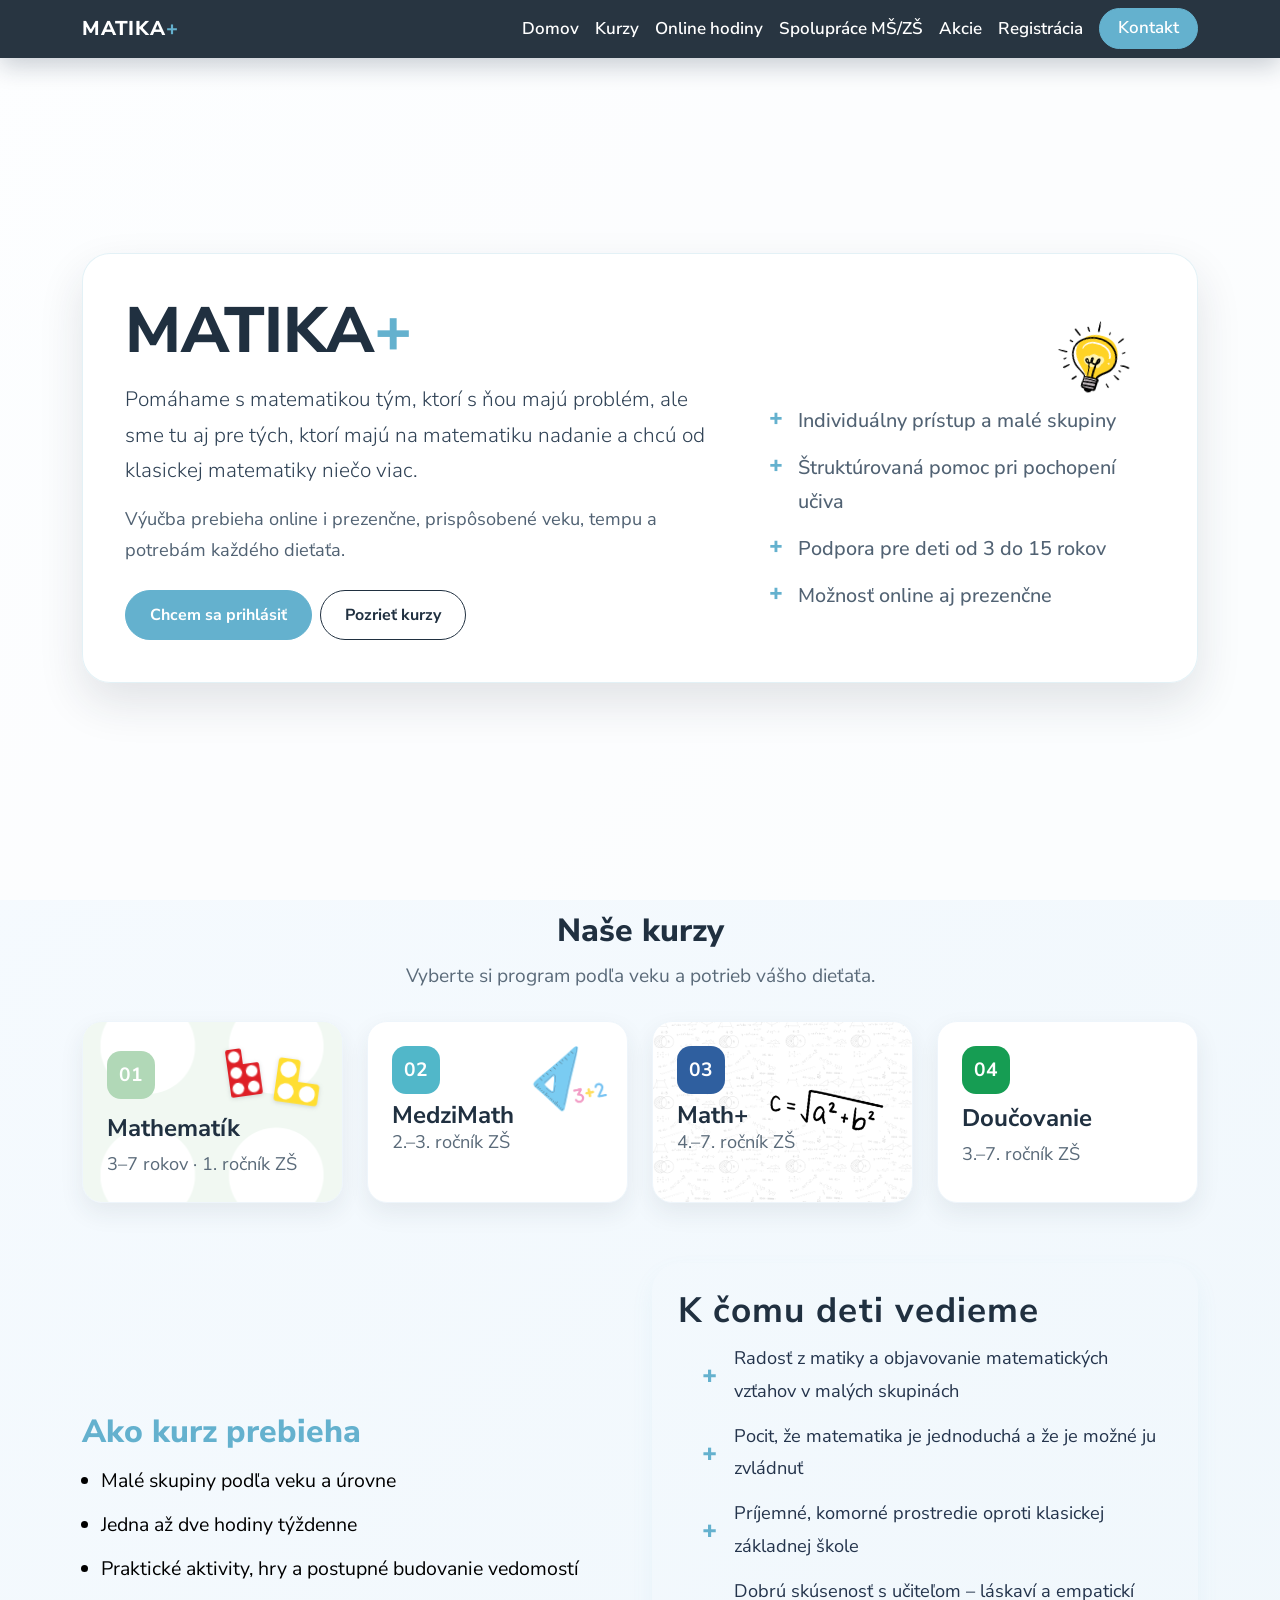
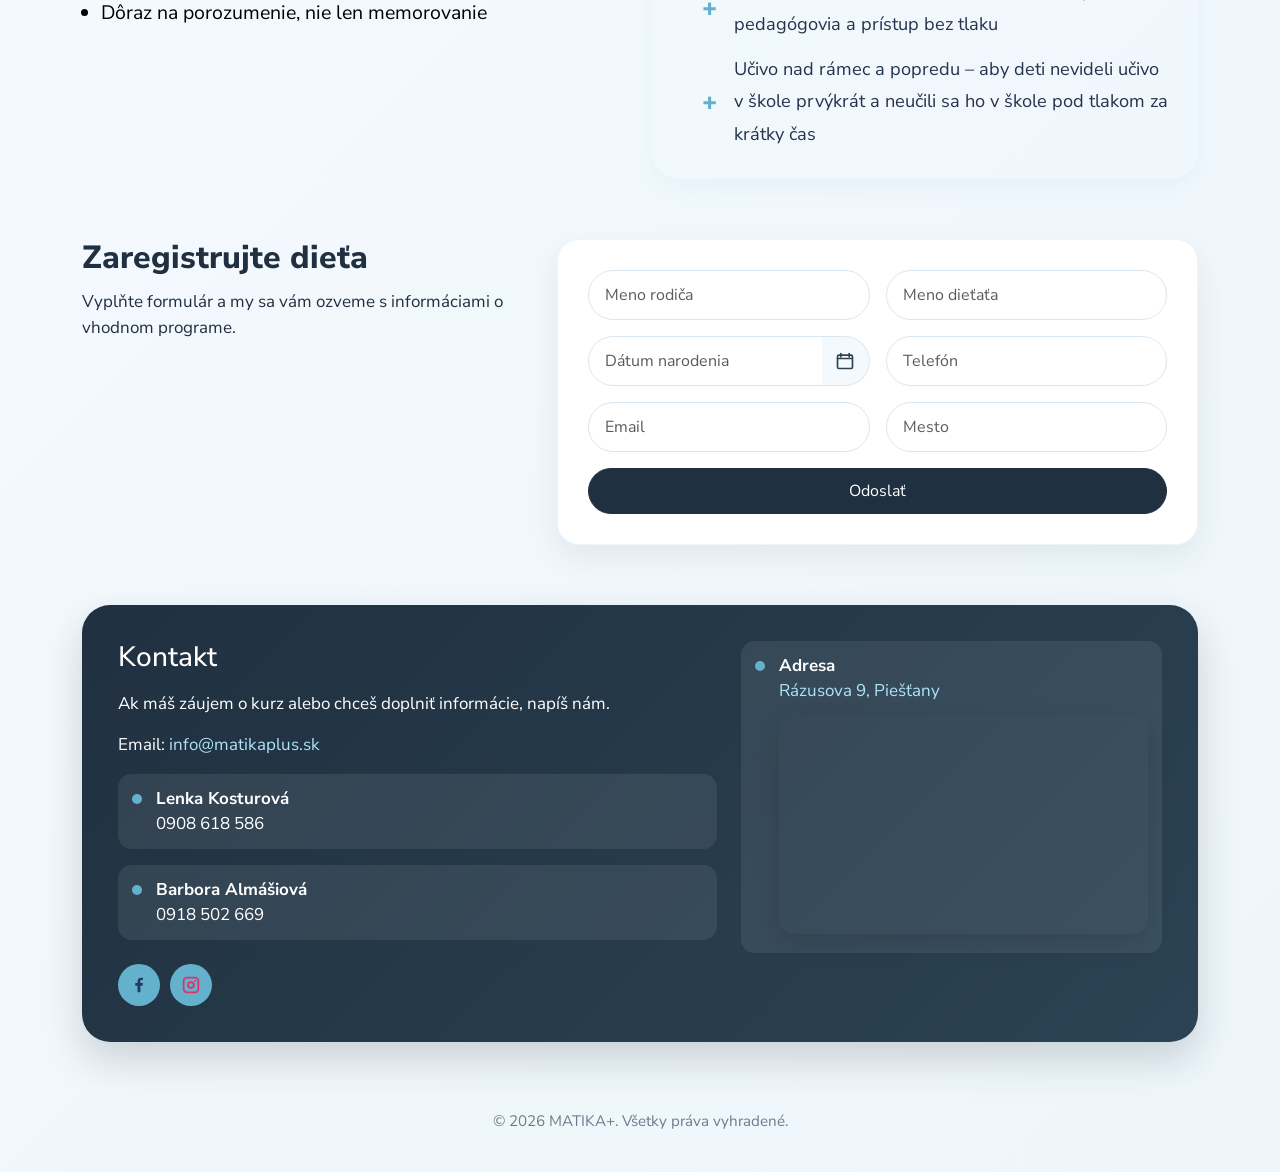
==== index.html @ f523bb38 "Add files via upload" ====
﻿<!DOCTYPE html>
<html lang="sk">
<head>
<meta charset="UTF-8">
<meta name="viewport" content="width=device-width, initial-scale=1.0">
<title>MATIKA+</title>
<link rel="icon" type="image/png" href="M+.png">

<link href="https://cdn.jsdelivr.net/npm/bootstrap@5.3.0/dist/css/bootstrap.min.css" rel="stylesheet">
<link rel="preconnect" href="https://fonts.googleapis.com">
<link rel="preconnect" href="https://fonts.gstatic.com" crossorigin>
<link href="https://fonts.googleapis.com/css2?family=Nunito+Sans:wght@400;500;600;700;800&family=Montserrat:wght@500;600;700;800&family=Safira+March&family=Edu+VIC+WA+NT+Hand&display=swap" rel="stylesheet">

<style>
html {
    scroll-behavior: auto;
    scroll-padding-top: 72px;
}

body {
    margin: 0;
    font-family: 'Nunito Sans', 'Montserrat', sans-serif;
    font-size: 17px;
    background: linear-gradient(135deg, #f7fbff 0%, #eef6fb 100%);
    color: #203040;
}

.background-video {
    position: fixed;
    inset: 0;
    width: 100%;
    height: 100%;
    object-fit: cover;
    z-index: -2;
}

.video-overlay {
    position: fixed;
    inset: 0;
    background: rgba(255,255,255,0.72);
    z-index: -1;
}

@media (max-width: 768px) {
    .background-video { display: none; }
    .video-overlay { display: none; }

    #home,
    #kurzy,
    #pribeh,
    #kontakt {
        scroll-margin-top: 66px;
    }

    #registracia {
        scroll-margin-top: 66px;
    }

    #kurzy,
    #pribeh,
    #registracia,
    #kontakt {
        padding-top: 0 !important;
    }

    .info-box.info-panel,
    .info-box.info-panel .section-title,
    .emotion-list,
    .emotion-list li {
        text-align: left;
    }

    .emotion-list li {
        align-items: flex-start;
        justify-content: flex-start;
        margin-left: -14px;
    }

    .emotion-icon {
        margin-top: 1px;
    }

    .info-box.info-panel {
        padding-left: 14px;
        padding-right: 14px;
    }
}

.navbar {
    background: rgba(32,45,58,0.96) !important;
    backdrop-filter: blur(10px);
    box-shadow: 0 8px 24px rgba(20,36,59,0.22);
}

.navbar-brand {
    font-family: 'Nunito Sans', 'Montserrat', sans-serif;
    font-weight: 800;
    letter-spacing: 0.04em;
}

.navbar-brand .plus {
    color: #64b1ce;
    font-weight: 800;
}

.navbar .nav-link {
    color: #ffffff !important;
    font-family: 'Nunito Sans', 'Montserrat', sans-serif;
    font-weight: 600;
}

.navbar .nav-link:hover,
.navbar .nav-link:focus-visible {
    color: #b9ddff !important;
    transform: none;
}

.navbar .contact-btn {
    display: inline-block;
    color: #ffffff !important;
    background: #64b1ce;
    padding: 10px 18px;
    border-radius: 999px;
    font-weight: 600;
    text-decoration: none;
    transition: background-color 0.2s ease, border-color 0.2s ease, color 0.2s ease;
    line-height: 1.1;
    border: 1px solid #64b1ce;
}

.navbar .contact-btn:hover,
.navbar .contact-btn:focus-visible {
    background: #d9eef8;
    border-color: #64b1ce;
    color: #203040 !important;
}

@media (max-width: 991.98px) {
    .navbar .contact-btn {
        margin-top: 8px;
        width: fit-content;
    }
}

.navbar .navbar-toggler {
    border-color: rgba(255,255,255,0.45);
}

.navbar .navbar-toggler-icon {
    filter: brightness(0) invert(1);
}

.hero {
    min-height: 100vh;
    display: flex;
    align-items: center;
    padding: 88px 0 52px;
}

@media (max-width: 991.98px) {
    .hero {
        align-items: flex-start;
        padding: 76px 0 34px;
    }
}

.hero-card {
    background: rgba(255,255,255,0.92);
    border: 1px solid rgba(100,177,206,0.18);
    border-radius: 28px;
    box-shadow: 0 20px 45px rgba(32,45,58,0.12);
    padding: 42px;
}

.hero h1 {
    font-size: clamp(2.8rem, 5vw, 4.4rem);
    font-weight: 800;
    line-height: 1.1;
    margin-bottom: 16px;
}

.hero h1 span {
    color: #64b1ce;
}

.hero p {
    font-size: 1.14rem;
    color: #516273;
    line-height: 1.7;
}

.hero .lead {
    font-size: 1.3rem;
    color: #304255;
}

.hero .btn {
    border-radius: 999px;
    padding: 12px 24px;
    font-weight: 700;
}

.hero .btn-primary {
    background: #64b1ce;
    border-color: #64b1ce;
}

.hero .btn-outline-dark {
    border-color: #203040;
    color: #203040;
}

.hero .btn-outline-dark:hover,
.hero .btn-outline-dark:focus-visible {
    background: rgba(100,177,206,0.12);
    border-color: #64b1ce;
    color: #203040;
}

.section-title {
    font-size: 2rem;
    font-weight: 800;
    margin-bottom: 12px;
    color: #203040;
}

.course-flow-title {
    color: #64b1ce;
}

.info-box.info-panel .section-title {
    font-family: 'Nunito Sans', 'Montserrat', sans-serif;
    font-size: 2.2rem;
    line-height: 1.1;
    letter-spacing: 0.03em;
}

.handwriting-title {
    font-family: 'Nunito Sans', 'Montserrat', sans-serif;
    font-optical-sizing: auto;
    font-weight: 700;
    font-style: normal;
}

.section-subtitle {
    color: #5b6b7a;
    font-size: 1.2rem;
    max-width: 700px;
    margin: 0 auto 30px;
}

.service-card {
    background: white;
    border-radius: 20px;
    padding: 24px;
    height: 100%;
    box-shadow: 0 10px 25px rgba(32,45,58,0.08);
    border: 1px solid #eef5fb;
    transition: transform 0.2s ease, box-shadow 0.2s ease;
}

.service-card:hover {
    transform: translateY(-4px);
    box-shadow: 0 14px 30px rgba(32,45,58,0.12);
}

.service-card h4 {
    font-weight: 700;
    color: #203040;
    margin-top: 10px;
}

.service-card p {
    color: #5b6b7a;
    font-size: 1.14rem;
    margin-bottom: 0;
}

.service-card .icon {
    width: 48px;
    height: 48px;
    display: inline-flex;
    align-items: center;
    justify-content: center;
    border-radius: 14px;
    background: linear-gradient(135deg, #64b1ce 0%, #4f8fbf 100%);
    color: white;
    font-size: 1.2rem;
    font-weight: 700;
}

    .service-card .mathematik-title-row {
        display: flex;
        align-items: flex-end;
        gap: 8px;
        margin-bottom: 8px;
        margin-left: auto;
        justify-content: flex-end;
    }

    .service-card .mathematik-title-row img {
        object-fit: contain;
        flex-shrink: 0;
    }

    .service-card .mathematik-title-row img:first-child {
        width: 48px;
        height: 48px;
        transform: rotate(-8deg);
        margin-left: -6px;
        margin-top: 2px;
    }

    .service-card .mathematik-title-row img:last-child {
        width: 44px;
        height: 44px;
        transform: rotate(8deg);
        margin-bottom: -8px;
        margin-right: -2px;
    }

    .service-card .mathematik-title-row img.numicon-yellow {
        filter: drop-shadow(0 1px 2px rgba(32, 45, 58, 0.18));
    }

    .service-card .mathematik-title-row img.numicon-red {
        filter: drop-shadow(0 1px 2px rgba(32, 45, 58, 0.18));
    }

    .service-card .medzimath-name-row {
        display: flex;
        flex-direction: row;
        align-items: flex-start;
        justify-content: flex-start;
        gap: 8px;
        margin-top: 8px;
    }

    .service-card .medzimath-name-row h4 {
        margin: 0;
        line-height: 1.1;
    }

    .service-card.medzimath-card {
        position: relative;
    }

    .service-card.mathplus-card {
        position: relative;
        overflow: hidden;
        background: #ffffff;
    }

    .service-card.mathplus-card::before {
        content: '';
        position: absolute;
        inset: 0;
        background-image: url('Math+ pozadie.png');
        background-size: cover;
        background-position: center;
        opacity: 0.18;
        pointer-events: none;
        z-index: 0;
    }

    .service-card.mathplus-card > .position-relative {
        position: relative;
        z-index: 1;
    }

    .service-card .medzimath-corner-image {
        position: absolute;
        top: 18px;
        right: 18px;
        width: 82px;
        height: 82px;
        object-fit: contain;
        flex-shrink: 0;
    }

    .service-card .mathplus-corner-image {
        position: absolute;
        top: 8px;
        right: 6px;
        width: 112px;
        height: 112px;
        object-fit: contain;
        transform: rotate(12deg);
        transform-origin: center;
        pointer-events: none;
        z-index: 1;
        opacity: 1;
    }

.info-box ul {
    padding-left: 1.2rem;
    color: #516273;
    line-height: 1.8;
}

.course-flow-list {
    list-style: disc;
    padding-left: 1.35rem;
    margin: 0;
    color: #000000;
    font-size: 1.22rem;
    line-height: 2;
}

.course-flow-list li {
    margin-bottom: 0.55rem;
    color: #000000;
}

.course-flow-list li:last-child {
    margin-bottom: 0;
}

.info-highlight {
    display: flex;
    align-items: center;
    gap: 10px;
    margin-bottom: 10px;
}

.info-highlight img {
    width: 34px;
    height: 34px;
    object-fit: contain;
}

.info-box.info-panel {
    border-radius: 28px;
    padding: 28px 26px;
    background: transparent;
    box-shadow: 0 10px 22px rgba(100,177,206,0.08);
    font-family: 'Nunito Sans', 'Montserrat', sans-serif;
    font-size: 1.16rem;
    line-height: 1.7;
}

.info-box.info-panel ul {
    margin: 0;
    padding-left: 1.1rem;
    list-style-type: disc;
    list-style-position: outside;
}

.info-box.info-panel li {
    margin-bottom: 0.75rem;
    font-size: 1.14rem;
    color: #24344c;
}

.info-box.info-panel li:last-child {
    margin-bottom: 0;
}

.info-box.info-panel li::marker {
    color: #326e99;
    font-size: 0.9rem;
}

.emotion-list {
    list-style: none;
    padding-left: 0;
    margin: 0;
}

.emotion-list li {
    display: flex;
    align-items: center;
    gap: 10px;
    margin-bottom: 0.75rem;
    font-size: 1.08rem;
    color: #24344c;
}

.emotion-list li::before {
    content: "+";
    flex-shrink: 0;
    width: 28px;
    text-align: center;
    font-size: 1.58rem;
    font-weight: 900;
    line-height: 1;
    color: #64b1ce;
}

.emotion-list li:last-child {
    margin-bottom: 0;
}

.emotion-icon {
    flex-shrink: 0;
    width: 42px;
    height: 42px;
    display: inline-flex;
    align-items: center;
    justify-content: center;
    font-size: 1.9rem;
    font-weight: 800;
    color: #64b1ce;
}

.info-card {
    border: 0;
    border-radius: 22px;
    background: rgba(255,255,255,0.88);
    padding: 24px;
}

.info-card ul {
    margin: 0;
    padding-left: 0;
    list-style: none;
    text-align: left;
    display: grid;
    gap: 12px;
}

.info-card li {
    display: flex;
    align-items: flex-start;
    gap: 10px;
    font-size: 1.24rem;
    font-weight: 500;
    line-height: 1.75;
}

.info-card li strong {
    font-weight: 500;
}

.info-card li::before {
    content: "+";
    flex-shrink: 0;
    width: 24px;
    text-align: center;
    font-size: 1.45rem;
    font-weight: 900;
    line-height: 1.2;
    color: #64b1ce;
}

.info-card .info-highlight {
    justify-content: flex-end;
    margin-bottom: 10px;
}

.info-card .info-highlight img {
    width: 74px;
    height: 74px;
    transform: rotate(14deg);
}

.form-card {
    background: white;
    border-radius: 22px;
    padding: 30px;
    box-shadow: 0 12px 30px rgba(32,45,58,0.08);
    border: 1px solid #eef5fb;
}

.form-control {
    border-radius: 999px;
    padding: 12px 16px;
    border-color: #dbe7f0;
}

.date-input-group .form-control {
    border-top-right-radius: 0;
    border-bottom-right-radius: 0;
}

.date-input-group .date-picker-btn {
    display: inline-flex;
    align-items: center;
    justify-content: center;
    border-top-right-radius: 999px;
    border-bottom-right-radius: 999px;
    border-top-left-radius: 0;
    border-bottom-left-radius: 0;
    border: 1px solid #dbe7f0;
    border-left: 0;
    background: #f4f9fd;
    color: #2b4354;
    font-weight: 700;
    padding: 0 12px;
    min-width: 48px;
}

.date-input-group .date-picker-btn:hover,
.date-input-group .date-picker-btn:focus-visible {
    background: #e9f4fb;
}

.date-input-group .date-picker-btn svg {
    width: 20px;
    height: 20px;
    display: block;
}

.form-control:focus,
.form-control:focus-visible {
    border-color: #64b1ce;
    box-shadow: 0 0 0 0.2rem rgba(100, 177, 206, 0.16);
}

.btn-dark {
    border-radius: 999px;
    padding: 10px 20px;
    background: #203040;
    border-color: #203040;
}

.btn-dark:hover {
    background: #64b1ce;
    border-color: #64b1ce;
}

.contact-card {
    background: linear-gradient(135deg, #203040 0%, #2b4354 100%);
    color: white;
    border-radius: 28px;
    padding: 36px;
    box-shadow: 0 18px 38px rgba(32,45,58,0.18);
}

.contact-card a {
    color: #aee4f7;
    text-decoration: none;
}

.contact-card a:hover {
    color: #ffffff;
}

.contact-item {
    display: flex;
    align-items: flex-start;
    gap: 14px;
    margin-bottom: 16px;
    padding: 12px 14px;
    border-radius: 14px;
    background: rgba(255,255,255,0.08);
}

.contact-item .dot {
    width: 10px;
    height: 10px;
    border-radius: 50%;
    background: #64b1ce;
    margin-top: 8px;
    flex-shrink: 0;
}

.social-links {
    display: flex;
    align-items: center;
    gap: 10px;
    margin-top: 8px;
}

.social-link {
    width: 42px;
    height: 42px;
    display: inline-flex;
    align-items: center;
    justify-content: center;
    border-radius: 50%;
    background: #64b1ce;
    transition: transform 0.2s ease, background-color 0.2s ease;
}

.social-link:hover,
.social-link:focus-visible {
    transform: translateY(-2px);
    background: #7dc2db;
}

.social-link svg {
    width: 22px;
    height: 22px;
    display: block;
}

.social-row {
    background: transparent;
    padding: 0;
    margin-bottom: 0;
}

.map-frame {
    width: 100%;
    height: 220px;
    border: 0;
    border-radius: 16px;
    margin-top: 10px;
    box-shadow: 0 10px 24px rgba(0,0,0,0.12);
}

footer {
    padding: 20px 0 40px;
    color: #6d7b8a;
    font-size: 0.95rem;
}

#home,
#kurzy,
#pribeh,
#registracia,
#kontakt {
    scroll-margin-top: 72px;
}

#kurzy {
    scroll-margin-top: 52px;
    padding-top: 0 !important;
}

#kurzy,
#pribeh,
#registracia,
#kontakt {
    padding-top: 0.75rem !important;
}

@media (max-width: 768px) {
    #kurzy,
    #pribeh,
    #registracia,
    #kontakt {
        padding-top: 0 !important;
    }
}
</style>
</head>

<body>
<video class="background-video" autoplay muted loop playsinline preload="none">
    <source src="matikavideo.mp4" type="video/mp4">
</video>
<div class="video-overlay"></div>

<nav class="navbar navbar-expand-lg navbar-dark fixed-top">
<div class="container">
    <a class="navbar-brand" href="#home">MATIKA<span class="plus">+</span></a>

    <button class="navbar-toggler" type="button" data-bs-toggle="collapse" data-bs-target="#navMenu">
        <span class="navbar-toggler-icon"></span>
    </button>

    <div class="collapse navbar-collapse" id="navMenu">
        <ul class="navbar-nav ms-auto">
            <li class="nav-item"><a class="nav-link" href="#home">Domov</a></li>
            <li class="nav-item"><a class="nav-link" href="#kurzy">Kurzy</a></li>
            <li class="nav-item"><a class="nav-link" href="online-hodiny.html">Online hodiny</a></li>
            <li class="nav-item"><a class="nav-link" href="spoluprace-mszs.html">Spolupráce MŠ/ZŠ</a></li>
            <li class="nav-item"><a class="nav-link" href="akcie.html">Akcie</a></li>
            <li class="nav-item"><a class="nav-link" href="#registracia">Registrácia</a></li>
            <li class="nav-item ms-lg-2"><a class="contact-btn" href="#kontakt">Kontakt</a></li>
        </ul>
    </div>
</div>
</nav>

<section id="home" class="hero">
<div class="container">
    <div class="row justify-content-center">
        <div class="col-lg-12">
            <div class="hero-card">
                <div class="row align-items-start g-4">
                    <div class="col-lg-7">
                        <h1>MATIKA<span>+</span></h1>
                        <p class="lead">Pomáhame s matematikou tým, ktorí s ňou majú problém, ale sme tu aj pre tých, ktorí majú na matematiku nadanie a chcú od klasickej matematiky niečo viac.</p>
                        <p>Výučba prebieha online i prezenčne, prispôsobené veku, tempu a potrebám každého dieťaťa.</p>
                        <div class="d-flex flex-wrap gap-2 mt-4">
                            <a class="btn btn-primary" href="#registracia">Chcem sa prihlásiť</a>
                            <a class="btn btn-outline-dark" href="#kurzy">Pozrieť kurzy</a>
                        </div>
                    </div>
                    <div class="col-lg-5">
                        <div class="info-box info-card">
                            <div class="info-highlight">
                                <img src="ziarovka.png" alt="Nápad a podpora">
                            </div>
                            <ul>
                                <li><strong>Individuálny prístup a malé skupiny</strong></li>
                                <li><strong>Štruktúrovaná pomoc pri pochopení učiva</strong></li>
                                <li><strong>Podpora pre deti od 3 do 15 rokov</strong></li>
                                <li><strong>Možnosť online aj prezenčne</strong></li>
                            </ul>
                        </div>
                    </div>
                </div>
            </div>
        </div>
    </div>
</div>
</section>

<section id="kurzy" class="py-5">
<div class="container">
    <h2 class="section-title text-center">Naše kurzy</h2>
    <p class="section-subtitle text-center">Vyberte si program podľa veku a potrieb vášho dieťaťa.</p>

    <div class="row g-4">
        <div class="col-md-6 col-lg-3">
            <a class="service-card text-decoration-none d-block position-relative overflow-hidden" href="mathematik-3-7.html">
                <img src="Numi Mathematik.png" alt="Mathematík" style="position:absolute; inset:-2px; width:calc(100% + 4px); height:calc(100% + 4px); object-fit:cover; object-position:center; opacity:0.18; pointer-events:none;">
                <div class="position-relative">
                    <div class="d-flex align-items-center justify-content-between gap-2 mb-2">
                        <div class="icon" style="background: #b1d8b7;">01</div>
                        <div class="mathematik-title-row">
                            <img class="numicon-red" src="numicon-math1-clean.png" alt="Numicon Math 1">
                            <img class="numicon-yellow" src="numicon-math2-clean.png" alt="Numicon Math 2">
                        </div>
                    </div>
                    <h4>Mathematík</h4>
                    <p>3–7 rokov · 1. ročník ZŠ</p>
                </div>
            </a>
        </div>

        <div class="col-md-6 col-lg-3">
            <a class="service-card medzimath-card text-decoration-none d-block" href="mezimath-2-3.html">
                <div class="icon" style="background: #51b7c9;">02</div>
                <img class="medzimath-corner-image" src="MedziMath 1.png" alt="MedziMath obrázok">
                <div class="medzimath-name-row">
                    <h4>MedziMath</h4>
                </div>
                <p>2.–3. ročník ZŠ</p>
            </a>
        </div>

        <div class="col-md-6 col-lg-3">
            <a class="service-card mathplus-card text-decoration-none d-block position-relative overflow-hidden" href="math-plus-4-7.html">
                <div class="position-relative">
                    <div class="icon" style="background: #2f5f9f; color: #ffffff;">03</div>
                    <img class="mathplus-corner-image" src="Math+ 2.png" alt="Math+ obrázok">
                    <div class="medzimath-name-row">
                        <h4>Math+</h4>
                    </div>
                    <p>4.–7. ročník ZŠ</p>
                </div>
            </a>
        </div>

        <div class="col-md-6 col-lg-3">
            <a class="service-card doucovanie-card text-decoration-none d-block" href="doucovanie-math.html">
                <div class="icon" style="background: #169d53;">04</div>
                <h4>Doučovanie</h4>
                <p>3.–7. ročník ZŠ</p>
            </a>
        </div>
    </div>
</div>
</section>

<section id="pribeh" class="py-5">
<div class="container">
    <div class="row g-4 align-items-center">
        <div class="col-lg-6">
            <div class="info-box">
                <h3 class="section-title course-flow-title">Ako kurz prebieha</h3>
                <ul class="course-flow-list">
                    <li>Malé skupiny podľa veku a úrovne</li>
                    <li>Jedna až dve hodiny týždenne</li>
                    <li>Praktické aktivity, hry a postupné budovanie vedomostí</li>
                    <li>Dôraz na porozumenie, nie len memorovanie</li>
                </ul>
            </div>
        </div>
        <div class="col-lg-6">
            <div class="info-box info-panel">
                <h3 class="section-title handwriting-title">K čomu deti vedieme</h3>
                <ul class="emotion-list">
                    <li>Radosť z matiky a objavovanie matematických vzťahov v malých skupinách</li>
                    <li>Pocit, že matematika je jednoduchá a že je možné ju zvládnuť</li>
                    <li>Príjemné, komorné prostredie oproti klasickej základnej škole</li>
                    <li>Dobrú skúsenosť s učiteľom – láskaví a empatickí pedagógovia a prístup bez tlaku</li>
                    <li>Učivo nad rámec a popredu – aby deti nevideli učivo v škole prvýkrát a neučili sa ho v škole pod tlakom za krátky čas</li>
                </ul>
            </div>
        </div>
    </div>
</div>
</section>

<section id="registracia" class="py-5">
<div class="container">
    <div class="row g-4 align-items-start">
        <div class="col-lg-5">
            <div class="info-box">
                <h3 class="section-title">Zaregistrujte dieťa</h3>
                <p>Vyplňte formulár a my sa vám ozveme s informáciami o vhodnom programe.</p>
            </div>
        </div>
        <div class="col-lg-7">
            <div class="form-card" id="registracia-form-card">
                <form id="registracia-form">

                    <div class="row g-3">
                        <div class="col-md-6">
                            <input class="form-control" type="text" name="parent_name" placeholder="Meno rodiča" required>
                        </div>
                        <div class="col-md-6">
                            <input class="form-control" type="text" name="child_name" placeholder="Meno dieťaťa" required>
                        </div>
                        <div class="col-md-6">
                            <div class="input-group date-input-group">
                                <input class="form-control" id="birth-date-field" type="text" name="birth_date" placeholder="Dátum narodenia" inputmode="numeric" autocomplete="bday" maxlength="10" pattern="^\d{2}\.\d{2}\.\d{4}$">
                                <button class="btn date-picker-btn" type="button" id="birth-date-picker-btn" aria-label="Otvoriť kalendár" title="Otvoriť kalendár">
                                    <svg viewBox="0 0 24 24" aria-hidden="true" focusable="false">
                                        <path fill="currentColor" d="M7 2a1 1 0 0 1 1 1v1h8V3a1 1 0 1 1 2 0v1h1.25A2.75 2.75 0 0 1 22 6.75v12.5A2.75 2.75 0 0 1 19.25 22H4.75A2.75 2.75 0 0 1 2 19.25V6.75A2.75 2.75 0 0 1 4.75 4H6V3a1 1 0 0 1 1-1Zm12.25 8H4v9.25c0 .41.34.75.75.75h14.5c.41 0 .75-.34.75-.75V10ZM4.75 6A.75.75 0 0 0 4 6.75V8h16V6.75a.75.75 0 0 0-.75-.75H18v1a1 1 0 1 1-2 0V6H8v1a1 1 0 1 1-2 0V6H4.75Z"/>
                                    </svg>
                                </button>
                            </div>
                            <input id="birth-date-native" type="date" tabindex="-1" aria-hidden="true" style="position:absolute;opacity:0;pointer-events:none;width:1px;height:1px;">
                        </div>
                        <div class="col-md-6">
                            <input class="form-control" type="tel" name="phone" placeholder="Telefón" required>
                        </div>
                        <div class="col-md-6">
                            <input class="form-control" type="email" name="email" placeholder="Email" required>
                        </div>
                        <div class="col-md-6">
                            <input class="form-control" type="text" name="city" placeholder="Mesto">
                        </div>
                        <input type="hidden" name="source" value="matikaplus-web">
                        <input type="hidden" name="submitted_at" id="submitted-at-field" value="">
                        <div class="col-12">
                            <button class="btn btn-dark w-100" type="submit" id="registracia-submit">Odoslať</button>
                        </div>
                    </div>
                </form>
            </div>
        </div>
    </div>
</div>
</section>

<section id="kontakt" class="py-5">
<div class="container">
    <div class="contact-card">
        <div class="row g-4 align-items-start">
            <div class="col-lg-7">
                <h3 class="mb-3">Kontakt</h3>
                <p class="mb-3">Ak máš záujem o kurz alebo chceš doplniť informácie, napíš nám.</p>
                <p class="mb-3">Email: <a href="mailto:info@matikaplus.sk">info@matikaplus.sk</a></p>
                <div class="contact-item">
                    <span class="dot"></span>
                    <div>
                        <strong>Lenka Kosturová</strong><br>
                        0908 618 586
                    </div>
                </div>
                <div class="contact-item">
                    <span class="dot"></span>
                    <div>
                        <strong>Barbora Almášiová</strong><br>
                        0918 502 669
                    </div>
                </div>
                <div class="contact-item social-row">
                    <div>
                        <div class="social-links">
                            <a class="social-link" href="https://www.facebook.com/matikapluspn" target="_blank" rel="noopener noreferrer" aria-label="Facebook stránka Matika+" title="Facebook Matika+">
                                <svg viewBox="0 0 24 24" aria-hidden="true" focusable="false">
                                    <path fill="#1f3c63" d="M13.45 20V12.7h2.46l.38-2.85h-2.84V8.04c0-.82.23-1.38 1.41-1.38h1.51V4.12c-.74-.08-1.48-.12-2.23-.11-2.22 0-3.75 1.36-3.75 3.87v1.97H7.93v2.85h2.46V20h3.06z"/>
                                </svg>
                            </a>
                            <a class="social-link" href="https://www.instagram.com/matikaplus_pn/" target="_blank" rel="noopener noreferrer" aria-label="Instagram Matika+" title="Instagram Matika+">
                                <svg viewBox="0 0 24 24" aria-hidden="true" focusable="false">
                                    <path fill="#E1306C" d="M7.6 3h8.8A4.6 4.6 0 0 1 21 7.6v8.8a4.6 4.6 0 0 1-4.6 4.6H7.6A4.6 4.6 0 0 1 3 16.4V7.6A4.6 4.6 0 0 1 7.6 3zm0 1.9A2.7 2.7 0 0 0 4.9 7.6v8.8a2.7 2.7 0 0 0 2.7 2.7h8.8a2.7 2.7 0 0 0 2.7-2.7V7.6a2.7 2.7 0 0 0-2.7-2.7H7.6zm8.95 1.43a1.1 1.1 0 1 1 0 2.2 1.1 1.1 0 0 1 0-2.2zM12 7.85A4.15 4.15 0 1 1 7.85 12 4.16 4.16 0 0 1 12 7.85zm0 1.9A2.25 2.25 0 1 0 14.25 12 2.25 2.25 0 0 0 12 9.75z"/>
                                </svg>
                            </a>
                        </div>
                    </div>
                </div>
            </div>
            <div class="col-lg-5">
                <div class="contact-item">
                    <span class="dot"></span>
                    <div style="width: 100%;">
                        <strong>Adresa</strong><br>
                        <a href="https://www.google.com/maps/search/?api=1&query=Rázusova+9,+Piešťany">
                            Rázusova 9, Piešťany
                        </a>
                        <iframe class="map-frame"
                            src="https://www.google.com/maps?q=R%C3%A1zusova%209,%20Pie%C5%A1%C5%A5any&z=15&output=embed"
                            loading="lazy"
                            referrerpolicy="no-referrer-when-downgrade"
                            title="Mapa adresa Rázusova 9, Piešťany">
                        </iframe>
                    </div>
                </div>
            </div>
        </div>
    </div>
</div>
</section>

<footer>
<div class="container text-center">
    © 2026 MATIKA+. Všetky práva vyhradené.
</div>
</footer>

<script src="https://cdn.jsdelivr.net/npm/bootstrap@5.3.0/dist/js/bootstrap.bundle.min.js"></script>
<script>
const APPS_SCRIPT_URL = 'https://script.google.com/macros/s/AKfycbx02arUgI3G8JJ7jNOZD-gEJVZc1HhYotSInVmuKaO3l2CdsK15COm_8lejBhkXskHjnQ/exec';

const scrollToSection = (targetId) => {
    if (!targetId || targetId === '#') return;

    const target = document.querySelector(targetId);
    if (!target) return;

    const navbar = document.querySelector('.navbar.fixed-top');
    const navbarOffset = navbar ? navbar.offsetHeight : 72;
    const targetTop = target.getBoundingClientRect().top + window.pageYOffset - navbarOffset;

    window.scrollTo({ top: Math.max(0, targetTop), behavior: 'auto' });
};

if ('scrollRestoration' in history) {
    history.scrollRestoration = 'auto';
}

document.querySelectorAll('.navbar .nav-link[href^="#"]').forEach((link) => {
    link.addEventListener('click', () => {
        const navMenuEl = document.getElementById('navMenu');
        if (!navMenuEl || typeof bootstrap === 'undefined') return;
        const expanded = navMenuEl.classList.contains('show');
        if (!expanded) return;
        const instance = bootstrap.Collapse.getInstance(navMenuEl);
        instance?.hide();
    });
});

document.querySelectorAll('a[href^="#"]').forEach((link) => {
    link.addEventListener('click', (event) => {
        const targetId = link.getAttribute('href');
        if (!targetId || targetId === '#') return;

        event.preventDefault();

        scrollToSection(targetId);

        if (targetId === '#home') {
            history.replaceState({}, '', window.location.pathname + window.location.search);
        } else {
            history.replaceState({}, '', targetId);
        }
    });
});

window.addEventListener('load', () => {
    const params = new URLSearchParams(window.location.search);
    const target = params.get('target');
    if (!target) return;

    const targetId = `#${target}`;
    scrollToSection(targetId);
    history.replaceState({}, '', targetId);
});

const registraciaForm = document.getElementById('registracia-form');
const registraciaSubmit = document.getElementById('registracia-submit');
const submittedAtField = document.getElementById('submitted-at-field');
const birthDateField = document.getElementById('birth-date-field');
const birthDatePickerBtn = document.getElementById('birth-date-picker-btn');
const birthDateNative = document.getElementById('birth-date-native');

if (birthDateField) {
    const dateState = {
        day: '',
        month: '',
        year: '',
        dayLocked: false,
        monthLocked: false,
        activePart: 'day'
    };

    const resetDateState = () => {
        dateState.day = '';
        dateState.month = '';
        dateState.year = '';
        dateState.dayLocked = false;
        dateState.monthLocked = false;
        dateState.activePart = 'day';
    };

    const formatBirthDateValue = () => {
        let formatted = '';

        if (dateState.day) {
            formatted += dateState.day;
        }
        if (dateState.dayLocked) {
            formatted += '.';
        }

        if (dateState.month) {
            formatted += dateState.month;
        }
        if (dateState.monthLocked) {
            formatted += '.';
        }

        if (dateState.year) {
            formatted += dateState.year;
        }

        return formatted;
    };

    const convertDateToSlovakFormat = (isoDate) => {
        const parts = isoDate.split('-');
        if (parts.length !== 3) return '';
        return `${parts[2]}.${parts[1]}.${parts[0]}`;
    };

    const placeCaretToEnd = () => {
        const cursorPosition = birthDateField.value.length;
        birthDateField.setSelectionRange(cursorPosition, cursorPosition);
    };

    const renderManualBirthDate = () => {
        birthDateField.value = formatBirthDateValue();
        placeCaretToEnd();
    };

    const handleDigitInput = (digit) => {
        if (!/^\d$/.test(digit)) return;

        if (dateState.activePart === 'day') {
            if (dateState.day.length < 2) {
                dateState.day += digit;
            }
            return;
        }

        if (dateState.activePart === 'month') {
            if (dateState.month.length < 2) {
                dateState.month += digit;
            }
            return;
        }

        if (dateState.activePart === 'year' && dateState.year.length < 4) {
            dateState.year += digit;
        }
    };

    const handleDotInput = () => {
        if (dateState.activePart === 'day' && dateState.day.length >= 1) {
            if (dateState.day.length === 1) {
                dateState.day = `0${dateState.day}`;
            }
            dateState.dayLocked = true;
            dateState.activePart = 'month';
            return;
        }

        if (dateState.activePart === 'month' && dateState.month.length >= 1) {
            if (dateState.month.length === 1) {
                dateState.month = `0${dateState.month}`;
            }
            dateState.monthLocked = true;
            dateState.activePart = 'year';
        }
    };

    const handleBackspaceInput = () => {
        if (dateState.activePart === 'year') {
            if (dateState.year.length > 0) {
                dateState.year = dateState.year.slice(0, -1);
                return;
            }

            if (dateState.monthLocked) {
                dateState.monthLocked = false;
                dateState.activePart = 'month';
                return;
            }
        }

        if (dateState.activePart === 'month') {
            if (dateState.month.length > 0) {
                dateState.month = dateState.month.slice(0, -1);
                return;
            }

            if (dateState.dayLocked) {
                dateState.dayLocked = false;
                dateState.activePart = 'day';
                return;
            }
        }

        if (dateState.activePart === 'day' && dateState.day.length > 0) {
            dateState.day = dateState.day.slice(0, -1);
        }
    };

    const applyTextToDateState = (rawText) => {
        resetDateState();
        const normalized = (rawText || '').replace(/,/g, '.');

        for (const char of normalized) {
            if (/\d/.test(char)) {
                handleDigitInput(char);
            } else if (char === '.') {
                handleDotInput();
            }
        }
    };

    birthDateField.addEventListener('beforeinput', (event) => {
        const inputType = event.inputType || '';

        if (inputType === 'insertText') {
            const typedChar = event.data || '';
            event.preventDefault();

            if (/\d/.test(typedChar)) {
                handleDigitInput(typedChar);
            } else if (typedChar === '.') {
                handleDotInput();
            }

            renderManualBirthDate();
            return;
        }

        if (inputType === 'insertFromPaste') {
            event.preventDefault();
            applyTextToDateState(event.data || '');
            renderManualBirthDate();
            return;
        }

        if (inputType === 'deleteContentBackward') {
            event.preventDefault();
            handleBackspaceInput();
            renderManualBirthDate();
            return;
        }

        if (inputType === 'deleteContentForward' || inputType === 'deleteByCut') {
            event.preventDefault();
            resetDateState();
            renderManualBirthDate();
            return;
        }
    });

    birthDateField.addEventListener('paste', (event) => {
        const clipboardText = event.clipboardData?.getData('text') || '';
        event.preventDefault();
        applyTextToDateState(clipboardText);
        renderManualBirthDate();
    });

    birthDateField.addEventListener('focus', () => {
        placeCaretToEnd();
    });

    birthDateField.addEventListener('click', () => {
        placeCaretToEnd();
    });

    birthDatePickerBtn?.addEventListener('click', () => {
        if (!birthDateNative) return;
        if (typeof birthDateNative.showPicker === 'function') {
            try {
                birthDateNative.showPicker();
                return;
            } catch (_) {
                // Fallback to focus if showPicker is blocked.
            }
        }
        birthDateNative.focus();
        birthDateNative.click();
    });

    birthDateNative?.addEventListener('change', () => {
        if (!birthDateNative.value) return;
        applyTextToDateState(convertDateToSlovakFormat(birthDateNative.value));
        birthDateField.value = convertDateToSlovakFormat(birthDateNative.value);
        placeCaretToEnd();
    });
}

if (registraciaForm && registraciaSubmit && submittedAtField) {
    registraciaForm.addEventListener('submit', async (event) => {
        event.preventDefault(); // Zastavi klasicke odoslanie a preburanie stranky

        if (!registraciaForm.checkValidity()) {
            registraciaForm.reportValidity();
            return;
        }

        if (!APPS_SCRIPT_URL || APPS_SCRIPT_URL.includes('PASTE_YOUR_GOOGLE_APPS_SCRIPT_WEB_APP_URL_HERE')) {
            alert('Doplňte URL Google Apps Script web app do APPS_SCRIPT_URL v index.html.');
            return;
        }

        // Deaktivujeme tlacidlo, aby pouzivatel neklikal viackrat
        registraciaSubmit.disabled = true;
        registraciaSubmit.textContent = 'Odosiela sa...';
        submittedAtField.value = new Date().toISOString();

        // Vytiahneme data z formulara
        const formData = new FormData(registraciaForm);

        try {
            // Odosleme data na pozadi cez fetch
            await fetch(APPS_SCRIPT_URL, {
                method: 'POST',
                body: formData,
                mode: 'no-cors'
            });

            // Po uspesnom odoslani presmerujeme na thank-you.html
            window.location.href = 'thank-you.html';
        } catch (error) {
            console.error('Chyba pri odosielani:', error);
            alert('Formulár sa nepodarilo odoslať. Skúste to prosím znova.');
            registraciaSubmit.disabled = false;
            registraciaSubmit.textContent = 'Odoslať';
        }
    });
}
</script>
</body>
</html>
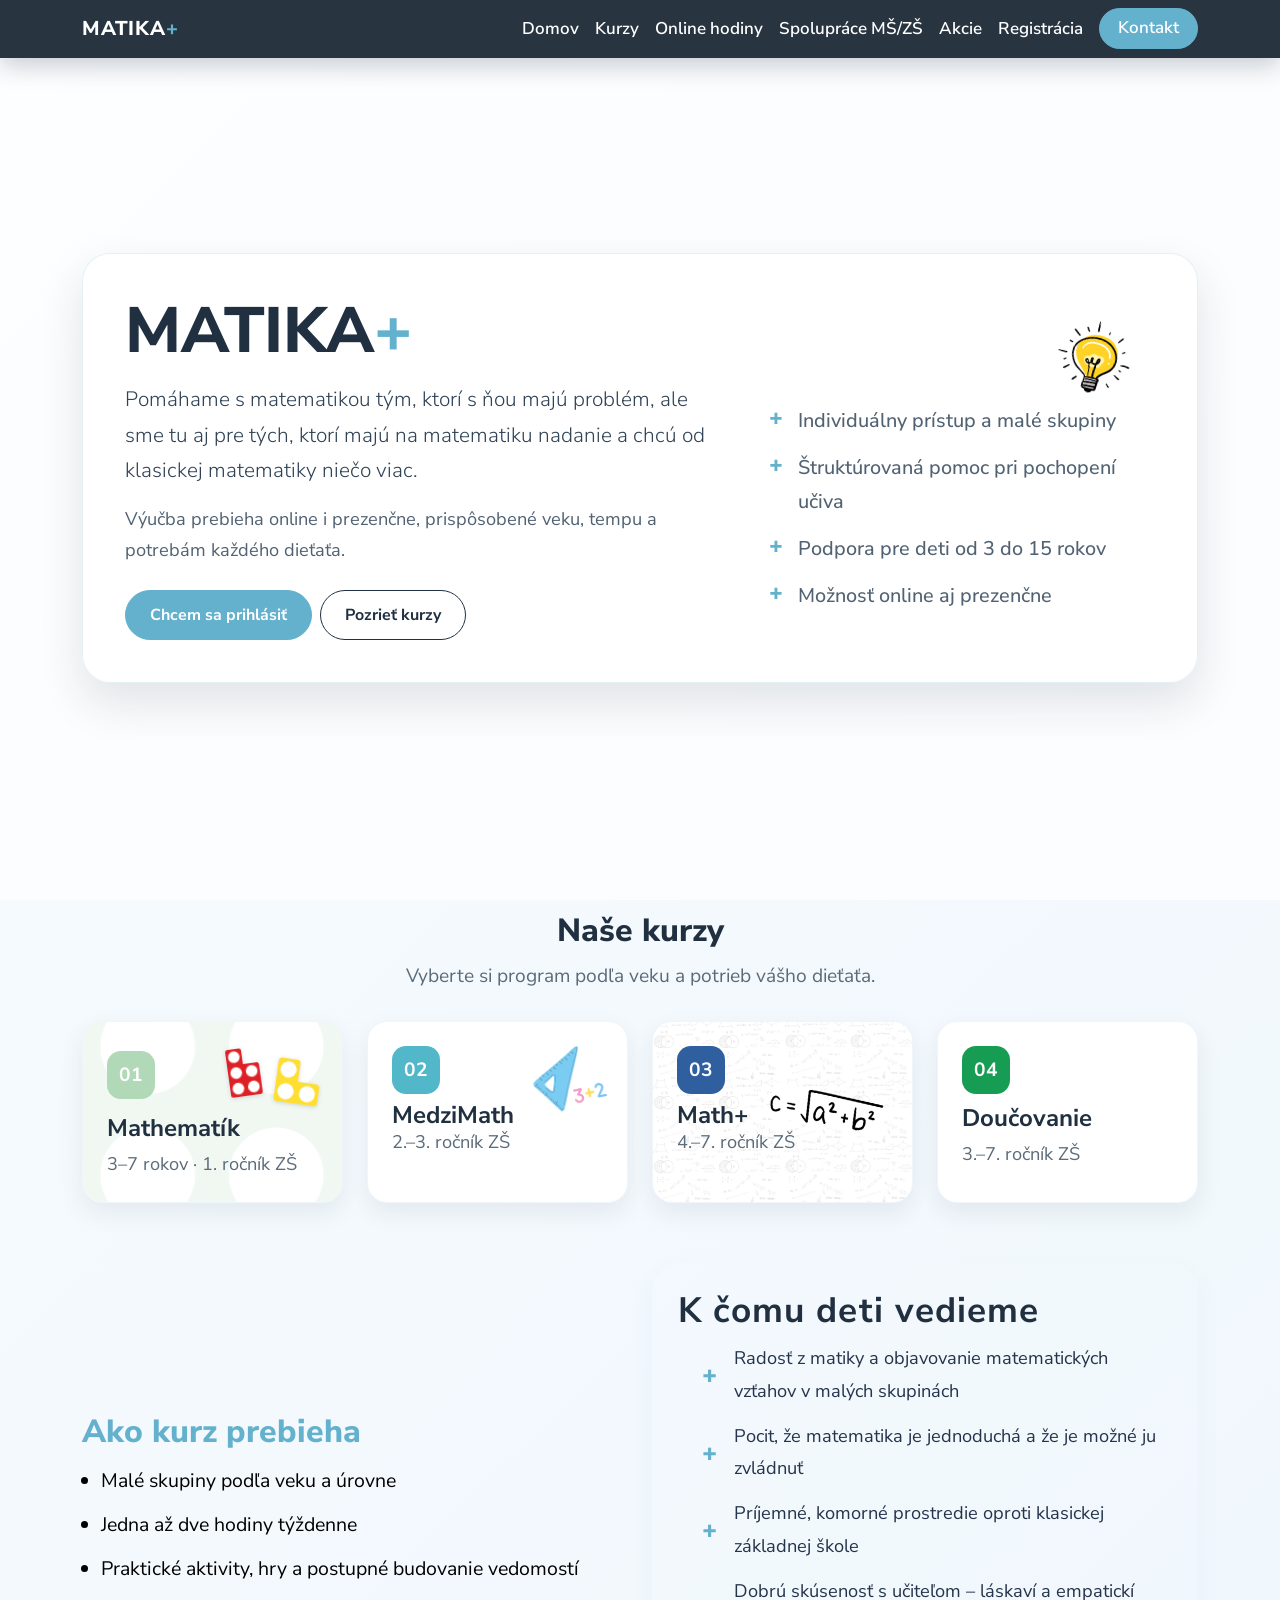
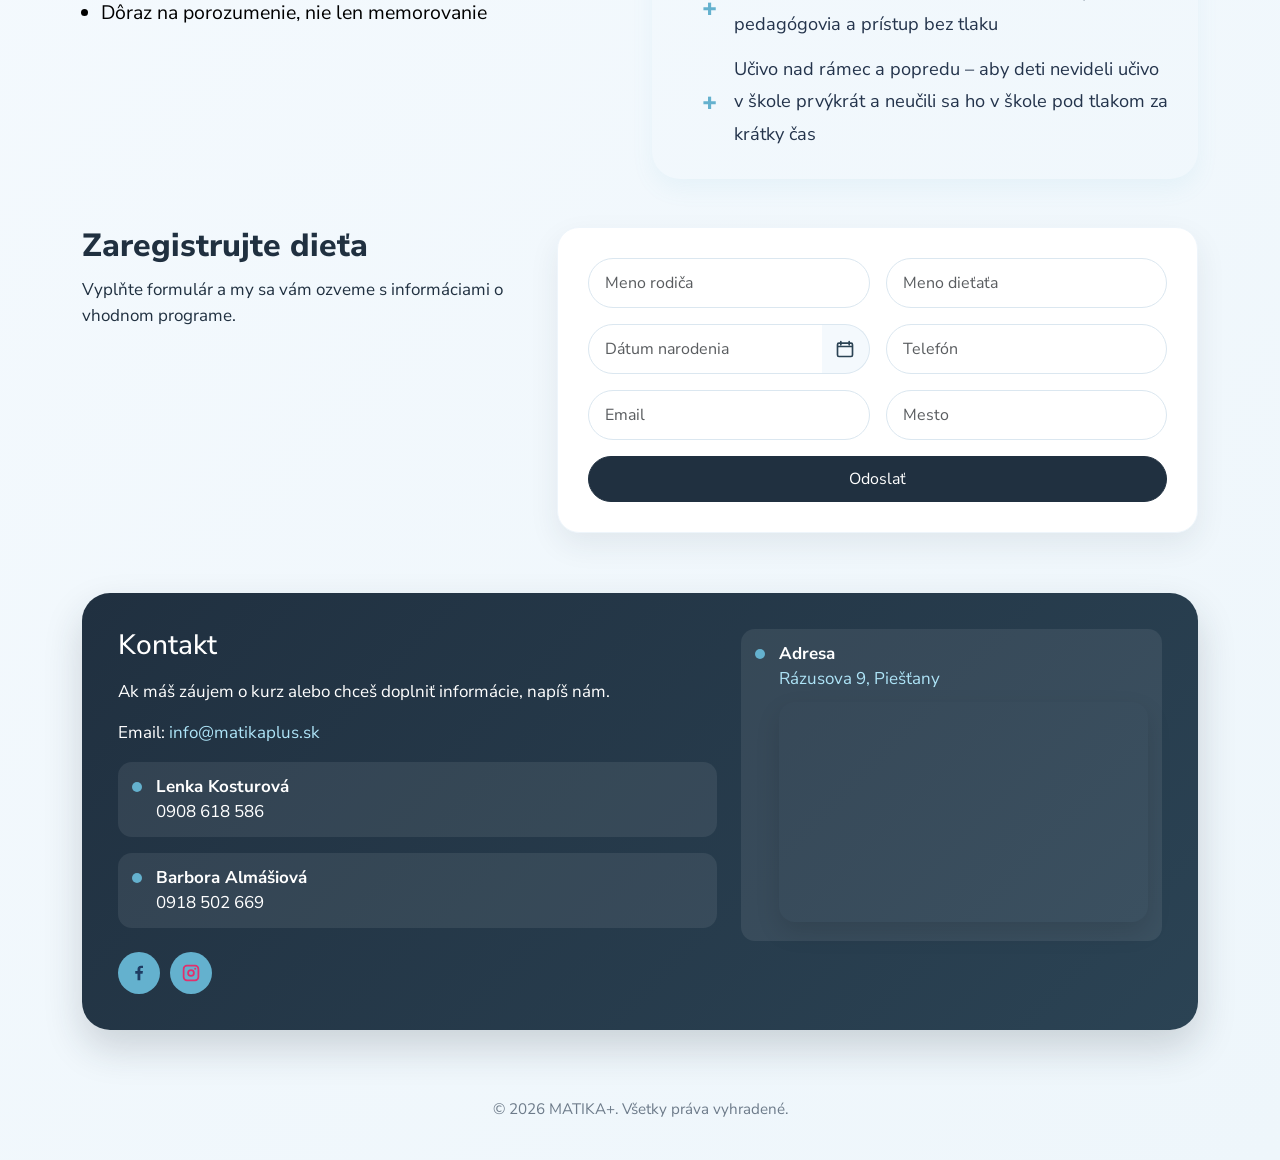
==== commit 2f97a700: "Add files via upload" ====
--- a/index.html
+++ b/index.html
@@ -4,7 +4,7 @@
 <meta charset="UTF-8">
 <meta name="viewport" content="width=device-width, initial-scale=1.0">
 <title>MATIKA+</title>
-<link rel="icon" type="image/png" href="M+.png">
+<link rel="icon" type="image/svg+xml" href="favicon-circle.svg?v=2">
 
 <link href="https://cdn.jsdelivr.net/npm/bootstrap@5.3.0/dist/css/bootstrap.min.css" rel="stylesheet">
 <link rel="preconnect" href="https://fonts.googleapis.com">
@@ -53,7 +53,7 @@
     }
 
     #registracia {
-        scroll-margin-top: 66px;
+        scroll-margin-top: 50px;
     }
 
     #kurzy,
@@ -714,6 +714,10 @@
     scroll-margin-top: 72px;
 }
 
+#registracia {
+    scroll-margin-top: 50px;
+}
+
 #kurzy {
     scroll-margin-top: 52px;
     padding-top: 0 !important;
@@ -724,6 +728,10 @@
 #registracia,
 #kontakt {
     padding-top: 0.75rem !important;
+}
+
+#registracia {
+    padding-top: 0 !important;
 }
 
 @media (max-width: 768px) {
@@ -890,7 +898,7 @@
 
 <section id="registracia" class="py-5">
 <div class="container">
-    <div class="row g-4 align-items-start">
+    <div class="row gx-4 gy-2 align-items-start">
         <div class="col-lg-5">
             <div class="info-box">
                 <h3 class="section-title">Zaregistrujte dieťa</h3>
@@ -1020,7 +1028,8 @@
 
     const navbar = document.querySelector('.navbar.fixed-top');
     const navbarOffset = navbar ? navbar.offsetHeight : 72;
-    const targetTop = target.getBoundingClientRect().top + window.pageYOffset - navbarOffset;
+    const sectionOffset = targetId === '#registracia' ? 50 : navbarOffset;
+    const targetTop = target.getBoundingClientRect().top + window.pageYOffset - sectionOffset;
 
     window.scrollTo({ top: Math.max(0, targetTop), behavior: 'auto' });
 };
@@ -1045,14 +1054,11 @@
         const targetId = link.getAttribute('href');
         if (!targetId || targetId === '#') return;
 
-        event.preventDefault();
-
-        scrollToSection(targetId);
-
+        // Keep native hash scrolling so position matches subpage-to-home navigation.
         if (targetId === '#home') {
+            event.preventDefault();
+            scrollToSection(targetId);
             history.replaceState({}, '', window.location.pathname + window.location.search);
-        } else {
-            history.replaceState({}, '', targetId);
         }
     });
 });
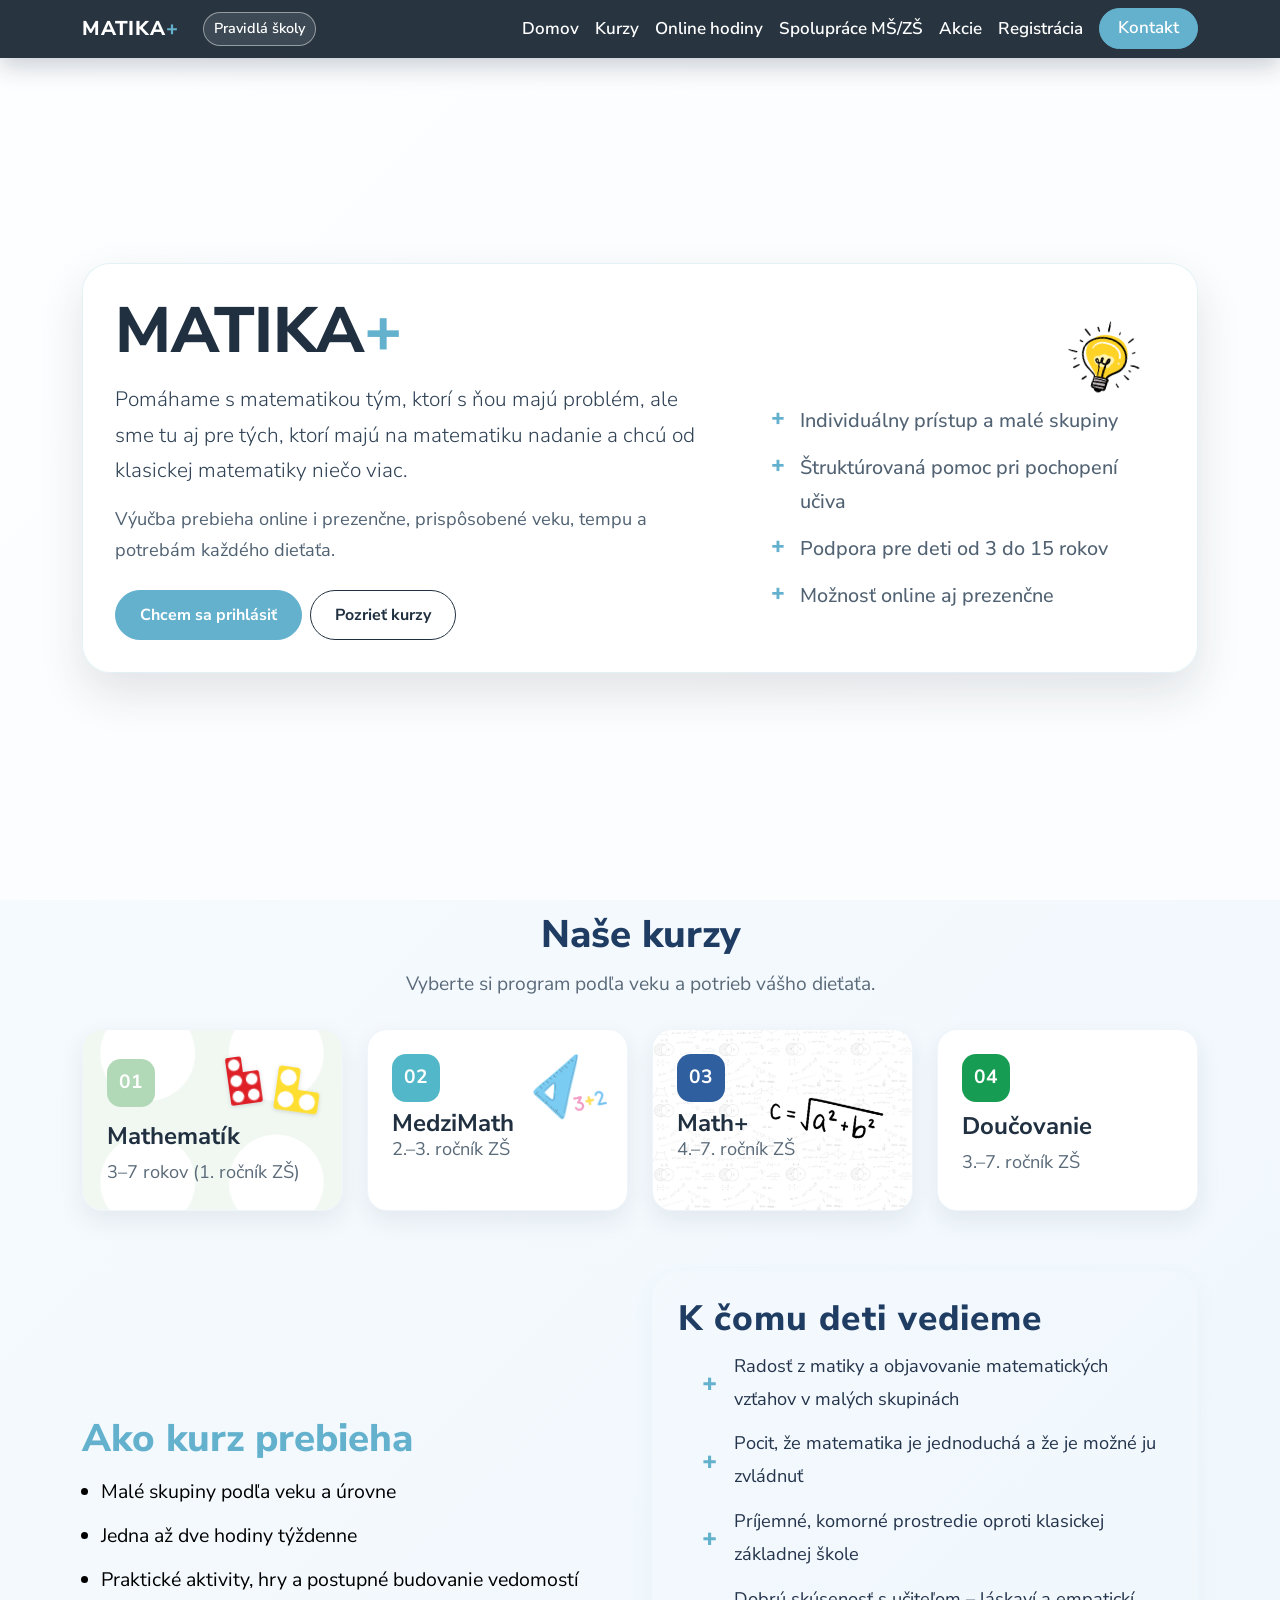
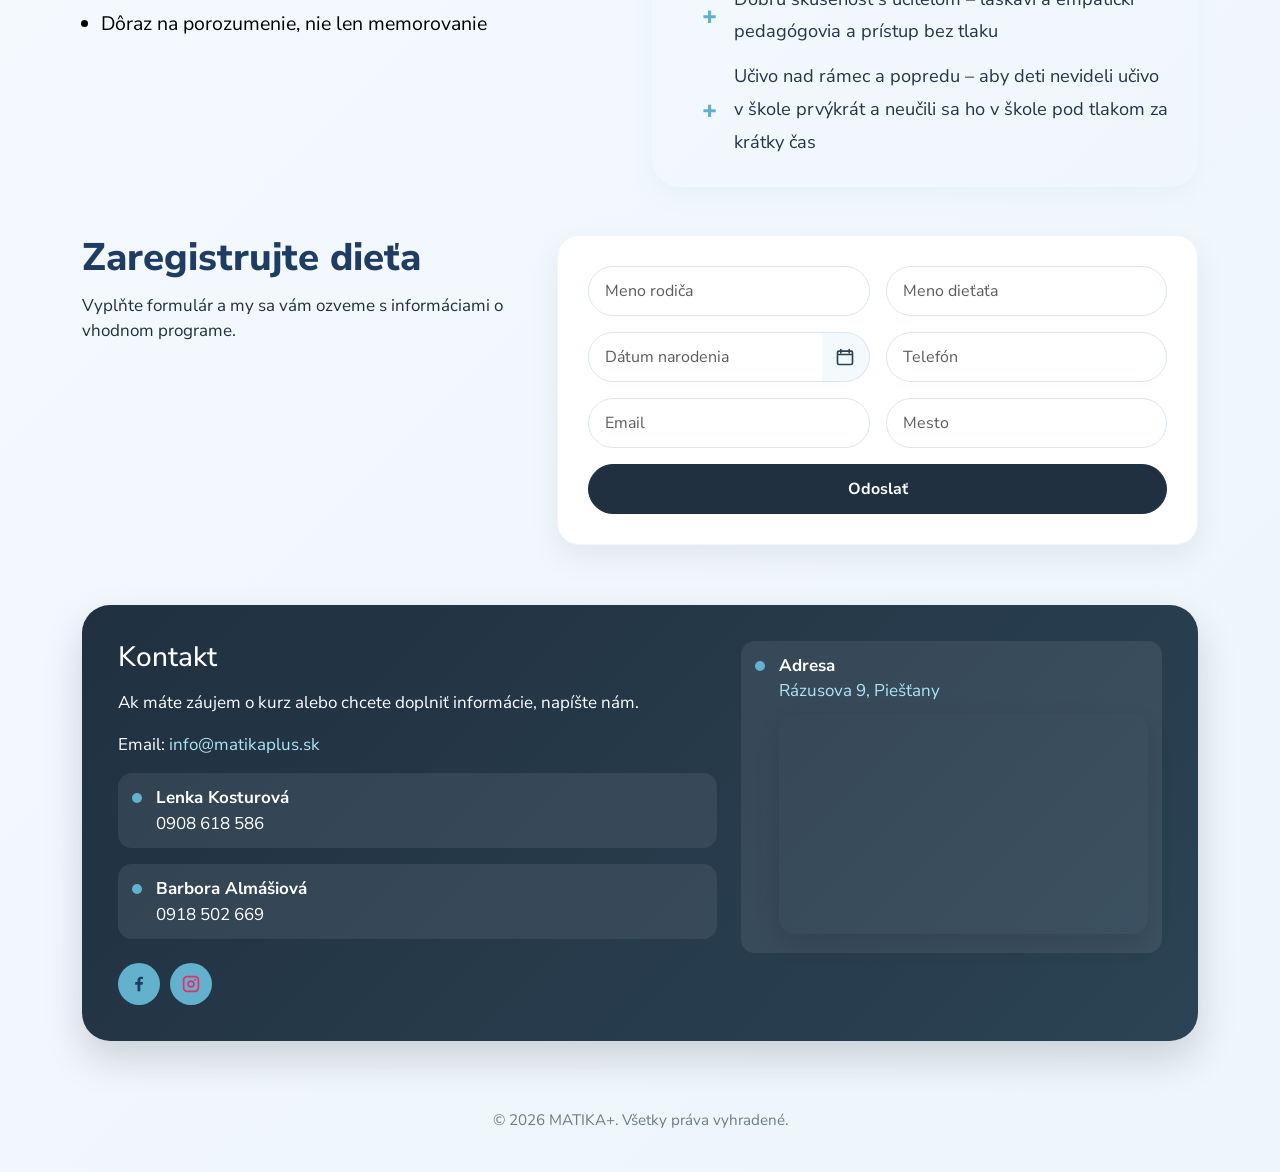
==== commit 7f25743b: "Add files via upload" ====
--- a/index.html
+++ b/index.html
@@ -10,6 +10,7 @@
 <link rel="preconnect" href="https://fonts.googleapis.com">
 <link rel="preconnect" href="https://fonts.gstatic.com" crossorigin>
 <link href="https://fonts.googleapis.com/css2?family=Nunito+Sans:wght@400;500;600;700;800&family=Montserrat:wght@500;600;700;800&family=Safira+March&family=Edu+VIC+WA+NT+Hand&display=swap" rel="stylesheet">
+<link rel="stylesheet" href="navbar.css">
 
 <style>
 html {
@@ -53,7 +54,7 @@
     }
 
     #registracia {
-        scroll-margin-top: 50px;
+        scroll-margin-top: 110px;
     }
 
     #kurzy,
@@ -84,70 +85,6 @@
         padding-left: 14px;
         padding-right: 14px;
     }
-}
-
-.navbar {
-    background: rgba(32,45,58,0.96) !important;
-    backdrop-filter: blur(10px);
-    box-shadow: 0 8px 24px rgba(20,36,59,0.22);
-}
-
-.navbar-brand {
-    font-family: 'Nunito Sans', 'Montserrat', sans-serif;
-    font-weight: 800;
-    letter-spacing: 0.04em;
-}
-
-.navbar-brand .plus {
-    color: #64b1ce;
-    font-weight: 800;
-}
-
-.navbar .nav-link {
-    color: #ffffff !important;
-    font-family: 'Nunito Sans', 'Montserrat', sans-serif;
-    font-weight: 600;
-}
-
-.navbar .nav-link:hover,
-.navbar .nav-link:focus-visible {
-    color: #b9ddff !important;
-    transform: none;
-}
-
-.navbar .contact-btn {
-    display: inline-block;
-    color: #ffffff !important;
-    background: #64b1ce;
-    padding: 10px 18px;
-    border-radius: 999px;
-    font-weight: 600;
-    text-decoration: none;
-    transition: background-color 0.2s ease, border-color 0.2s ease, color 0.2s ease;
-    line-height: 1.1;
-    border: 1px solid #64b1ce;
-}
-
-.navbar .contact-btn:hover,
-.navbar .contact-btn:focus-visible {
-    background: #d9eef8;
-    border-color: #64b1ce;
-    color: #203040 !important;
-}
-
-@media (max-width: 991.98px) {
-    .navbar .contact-btn {
-        margin-top: 8px;
-        width: fit-content;
-    }
-}
-
-.navbar .navbar-toggler {
-    border-color: rgba(255,255,255,0.45);
-}
-
-.navbar .navbar-toggler-icon {
-    filter: brightness(0) invert(1);
 }
 
 .hero {
@@ -217,6 +154,44 @@
     color: #203040;
 }
 
+.rules-card {
+    background: rgba(255,255,255,0.94);
+    border: 1px solid rgba(100,177,206,0.18);
+    border-radius: 28px;
+    box-shadow: 0 20px 45px rgba(32,45,58,0.12);
+    padding: 32px;
+}
+
+.rules-card h4 {
+    font-size: 1.12rem;
+    font-weight: 800;
+    color: #1f3c63;
+    margin-bottom: 8px;
+}
+
+.rules-card p,
+.rules-card li {
+    color: #516273;
+    line-height: 1.75;
+}
+
+.rules-card ul {
+    margin: 0 0 0 1.1rem;
+    padding: 0;
+}
+
+.rule-block {
+    padding-top: 16px;
+    margin-top: 16px;
+    border-top: 1px solid rgba(100,177,206,0.18);
+}
+
+.rule-block:first-of-type {
+    padding-top: 0;
+    margin-top: 0;
+    border-top: 0;
+}
+
 .section-title {
     font-size: 2rem;
     font-weight: 800;
@@ -225,7 +200,7 @@
 }
 
 .course-flow-title {
-    color: #64b1ce;
+    color: #64b1ce !important;
 }
 
 .info-box.info-panel .section-title {
@@ -715,7 +690,7 @@
 }
 
 #registracia {
-    scroll-margin-top: 50px;
+    scroll-margin-top: 110px;
 }
 
 #kurzy {
@@ -743,6 +718,7 @@
     }
 }
 </style>
+<link rel="stylesheet" href="site-common.css">
 </head>
 
 <body>
@@ -751,27 +727,7 @@
 </video>
 <div class="video-overlay"></div>
 
-<nav class="navbar navbar-expand-lg navbar-dark fixed-top">
-<div class="container">
-    <a class="navbar-brand" href="#home">MATIKA<span class="plus">+</span></a>
-
-    <button class="navbar-toggler" type="button" data-bs-toggle="collapse" data-bs-target="#navMenu">
-        <span class="navbar-toggler-icon"></span>
-    </button>
-
-    <div class="collapse navbar-collapse" id="navMenu">
-        <ul class="navbar-nav ms-auto">
-            <li class="nav-item"><a class="nav-link" href="#home">Domov</a></li>
-            <li class="nav-item"><a class="nav-link" href="#kurzy">Kurzy</a></li>
-            <li class="nav-item"><a class="nav-link" href="online-hodiny.html">Online hodiny</a></li>
-            <li class="nav-item"><a class="nav-link" href="spoluprace-mszs.html">Spolupráce MŠ/ZŠ</a></li>
-            <li class="nav-item"><a class="nav-link" href="akcie.html">Akcie</a></li>
-            <li class="nav-item"><a class="nav-link" href="#registracia">Registrácia</a></li>
-            <li class="nav-item ms-lg-2"><a class="contact-btn" href="#kontakt">Kontakt</a></li>
-        </ul>
-    </div>
-</div>
-</nav>
+<div id="navbar-placeholder"></div>
 
 <section id="home" class="hero">
 <div class="container">
@@ -826,7 +782,7 @@
                         </div>
                     </div>
                     <h4>Mathematík</h4>
-                    <p>3–7 rokov · 1. ročník ZŠ</p>
+                    <p>3–7 rokov (1. ročník ZŠ)</p>
                 </div>
             </a>
         </div>
@@ -955,7 +911,7 @@
         <div class="row g-4 align-items-start">
             <div class="col-lg-7">
                 <h3 class="mb-3">Kontakt</h3>
-                <p class="mb-3">Ak máš záujem o kurz alebo chceš doplniť informácie, napíš nám.</p>
+                <p class="mb-3">Ak máte záujem o kurz alebo chcete doplniť informácie, napíšte nám.</p>
                 <p class="mb-3">Email: <a href="mailto:info@matikaplus.sk">info@matikaplus.sk</a></p>
                 <div class="contact-item">
                     <span class="dot"></span>
@@ -1017,10 +973,11 @@
 </footer>
 
 <script src="https://cdn.jsdelivr.net/npm/bootstrap@5.3.0/dist/js/bootstrap.bundle.min.js"></script>
+<script src="navbar-loader.js"></script>
 <script>
 const APPS_SCRIPT_URL = 'https://script.google.com/macros/s/AKfycbx02arUgI3G8JJ7jNOZD-gEJVZc1HhYotSInVmuKaO3l2CdsK15COm_8lejBhkXskHjnQ/exec';
 
-const scrollToSection = (targetId) => {
+const scrollToSection = (targetId, forceOffset) => {
     if (!targetId || targetId === '#') return;
 
     const target = document.querySelector(targetId);
@@ -1028,7 +985,7 @@
 
     const navbar = document.querySelector('.navbar.fixed-top');
     const navbarOffset = navbar ? navbar.offsetHeight : 72;
-    const sectionOffset = targetId === '#registracia' ? 50 : navbarOffset;
+    const sectionOffset = forceOffset ?? (targetId === '#registracia' ? 92 : navbarOffset + 8);
     const targetTop = target.getBoundingClientRect().top + window.pageYOffset - sectionOffset;
 
     window.scrollTo({ top: Math.max(0, targetTop), behavior: 'auto' });
@@ -1054,6 +1011,15 @@
         const targetId = link.getAttribute('href');
         if (!targetId || targetId === '#') return;
 
+        const isMobile = window.matchMedia('(max-width: 768px)').matches;
+
+        if (isMobile && targetId !== '#home') {
+            event.preventDefault();
+            scrollToSection(targetId, targetId === '#registracia' ? 110 : 92);
+            history.replaceState({}, '', targetId);
+            return;
+        }
+
         // Keep native hash scrolling so position matches subpage-to-home navigation.
         if (targetId === '#home') {
             event.preventDefault();
@@ -1066,11 +1032,18 @@
 window.addEventListener('load', () => {
     const params = new URLSearchParams(window.location.search);
     const target = params.get('target');
-    if (!target) return;
-
-    const targetId = `#${target}`;
-    scrollToSection(targetId);
-    history.replaceState({}, '', targetId);
+    const hash = window.location.hash;
+
+    if (target) {
+        const targetId = `#${target}`;
+        scrollToSection(targetId, target === 'registracia' ? 92 : undefined);
+        history.replaceState({}, '', targetId);
+        return;
+    }
+
+    if (hash) {
+        scrollToSection(hash, hash === '#registracia' ? 92 : undefined);
+    }
 });
 
 const registraciaForm = document.getElementById('registracia-form');
@@ -1225,43 +1198,10 @@
         }
     };
 
-    birthDateField.addEventListener('beforeinput', (event) => {
-        const inputType = event.inputType || '';
-
-        if (inputType === 'insertText') {
-            const typedChar = event.data || '';
-            event.preventDefault();
-
-            if (/\d/.test(typedChar)) {
-                handleDigitInput(typedChar);
-            } else if (typedChar === '.') {
-                handleDotInput();
-            }
-
-            renderManualBirthDate();
-            return;
-        }
-
-        if (inputType === 'insertFromPaste') {
-            event.preventDefault();
-            applyTextToDateState(event.data || '');
-            renderManualBirthDate();
-            return;
-        }
-
-        if (inputType === 'deleteContentBackward') {
-            event.preventDefault();
-            handleBackspaceInput();
-            renderManualBirthDate();
-            return;
-        }
-
-        if (inputType === 'deleteContentForward' || inputType === 'deleteByCut') {
-            event.preventDefault();
-            resetDateState();
-            renderManualBirthDate();
-            return;
-        }
+    birthDateField.addEventListener('input', () => {
+        const rawValue = birthDateField.value || '';
+        applyTextToDateState(rawValue);
+        renderManualBirthDate();
     });
 
     birthDateField.addEventListener('paste', (event) => {
@@ -1295,8 +1235,9 @@
 
     birthDateNative?.addEventListener('change', () => {
         if (!birthDateNative.value) return;
-        applyTextToDateState(convertDateToSlovakFormat(birthDateNative.value));
-        birthDateField.value = convertDateToSlovakFormat(birthDateNative.value);
+        const formattedDate = convertDateToSlovakFormat(birthDateNative.value);
+        applyTextToDateState(formattedDate);
+        birthDateField.value = formattedDate;
         placeCaretToEnd();
     });
 }
--- a/navbar.css
+++ b/navbar.css
@@ -0,0 +1,89 @@
+.navbar {
+    background: rgba(32,45,58,0.96) !important;
+    backdrop-filter: blur(10px);
+    box-shadow: 0 8px 24px rgba(20,36,59,0.22);
+    color: #203040;
+    font-family: 'Nunito Sans', 'Montserrat', sans-serif;
+    text-align: start;
+}
+
+.navbar-brand {
+    font-family: 'Nunito Sans', 'Montserrat', sans-serif;
+    font-weight: 800;
+    letter-spacing: 0.04em;
+}
+
+.navbar-brand .plus {
+    color: #64b1ce;
+    font-weight: 800;
+}
+
+.navbar .nav-link {
+    color: #ffffff !important;
+    font-family: 'Nunito Sans', 'Montserrat', sans-serif;
+    font-weight: 600;
+}
+
+.navbar .nav-link:hover,
+.navbar .nav-link:focus-visible {
+    color: #b9ddff !important;
+    transform: none;
+}
+
+.navbar .contact-btn {
+    display: inline-block;
+    color: #ffffff !important;
+    background: #64b1ce;
+    padding: 10px 18px;
+    border-radius: 999px;
+    font-weight: 600;
+    text-decoration: none;
+    transition: background-color 0.2s ease, border-color 0.2s ease, color 0.2s ease;
+    line-height: 1.1;
+    border: 1px solid #64b1ce;
+}
+
+.navbar .contact-btn:hover,
+.navbar .contact-btn:focus-visible {
+    background: #d9eef8;
+    border-color: #64b1ce;
+    color: #203040 !important;
+}
+
+.navbar-rule-link {
+    display: inline-flex;
+    align-items: center;
+    margin-left: 8px;
+    padding: 5px 10px;
+    border: 1px solid rgba(255,255,255,0.45);
+    border-radius: 999px;
+    background: rgba(255,255,255,0.1);
+    color: #ffffff;
+    font-weight: 600;
+    font-size: 0.9rem;
+    text-decoration: none;
+    transition: background-color 0.2s ease, border-color 0.2s ease, color 0.2s ease, transform 0.2s ease;
+}
+
+.navbar-rule-link:hover,
+.navbar-rule-link:focus-visible {
+    background: #d9eef8;
+    border-color: #64b1ce;
+    color: #203040;
+    transform: translateY(-1px);
+}
+
+@media (max-width: 991.98px) {
+    .navbar .contact-btn {
+        margin-top: 8px;
+        width: fit-content;
+    }
+}
+
+.navbar .navbar-toggler {
+    border-color: rgba(255,255,255,0.45);
+}
+
+.navbar .navbar-toggler-icon {
+    filter: brightness(0) invert(1);
+}
--- a/site-common.css
+++ b/site-common.css
@@ -0,0 +1,96 @@
+html {
+    scroll-behavior: auto;
+    scroll-padding-top: 72px;
+}
+
+body {
+    margin: 0;
+    font-family: 'Nunito Sans', 'Montserrat', sans-serif;
+    font-size: 17px;
+    background: linear-gradient(135deg, #f7fbff 0%, #eef6fb 100%);
+    color: #203040;
+}
+
+.page-wrap,
+.page {
+    min-height: 100vh;
+    display: flex;
+    align-items: center;
+    padding: 88px 0 52px;
+}
+
+@media (max-width: 991.98px) {
+    .page-wrap,
+    .page {
+        align-items: flex-start;
+        padding: 76px 0 34px;
+    }
+
+}
+
+.hero-card,
+.rules-card,
+.content-card,
+.box {
+    background: rgba(255,255,255,0.94);
+    border: 1px solid rgba(100,177,206,0.18);
+    border-radius: 28px;
+    box-shadow: 0 20px 45px rgba(32,45,58,0.12);
+    padding: 32px;
+}
+
+.box {
+    width: 100%;
+    margin: 0;
+    color: #203040;
+    border-radius: 28px;
+    box-shadow: 0 20px 45px rgba(32,45,58,0.12);
+}
+
+.section-title,
+.page-title,
+.hero-title {
+    font-family: 'Nunito Sans', 'Montserrat', sans-serif;
+    font-size: clamp(1.8rem, 3vw, 2.4rem);
+    font-weight: 800;
+    color: #1f3c63;
+    margin-bottom: 12px;
+    line-height: 1.2;
+}
+
+.btn {
+    border-radius: 999px;
+    padding: 12px 24px;
+    font-weight: 700;
+}
+
+.btn-primary {
+    background: #64b1ce;
+    border-color: #64b1ce;
+}
+
+.btn-outline-dark {
+    border-color: #203040;
+    color: #203040;
+}
+
+.btn-outline-dark:hover,
+.btn-outline-dark:focus-visible {
+    background: rgba(100,177,206,0.12);
+    border-color: #64b1ce;
+    color: #203040;
+}
+
+.back-link {
+    display: inline-block;
+    margin-bottom: 20px;
+    color: #1f3c63;
+    font-weight: 700;
+    text-decoration: none;
+}
+
+.back-link:hover,
+.back-link:focus-visible {
+    color: #64b1ce;
+    text-decoration: none;
+}
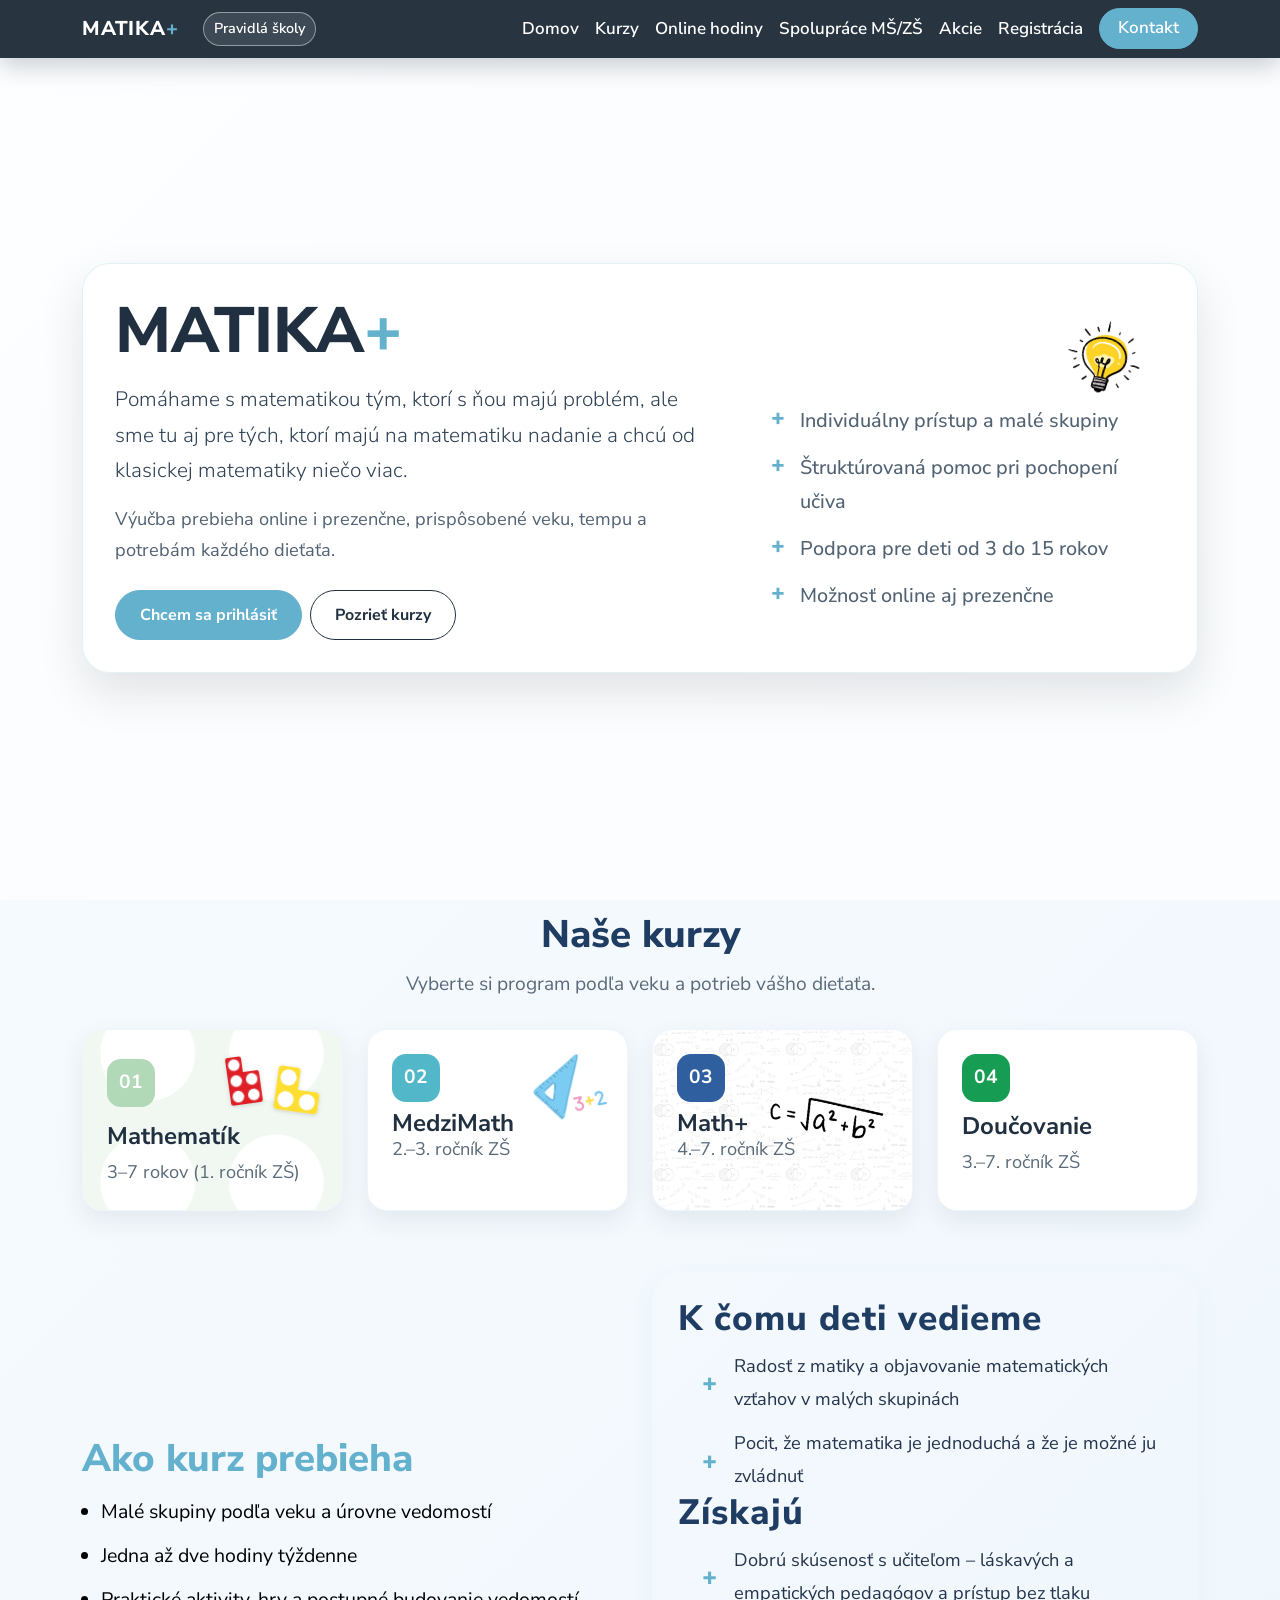
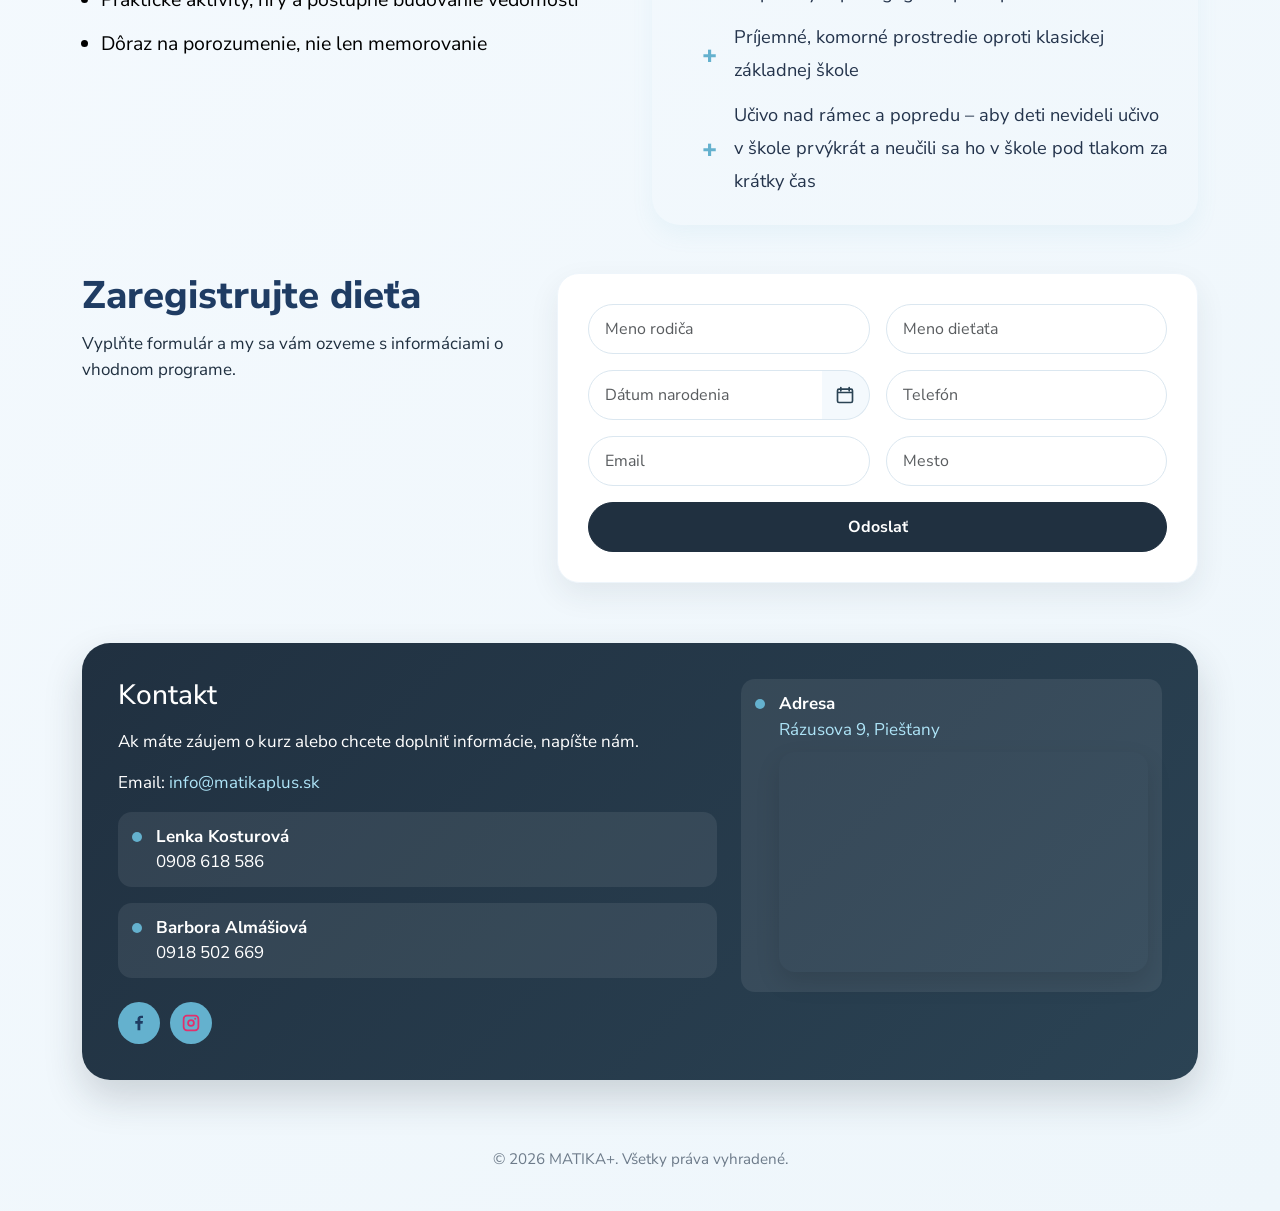
==== commit 809e518f: "Add files via upload" ====
--- a/index.html
+++ b/index.html
@@ -829,7 +829,7 @@
             <div class="info-box">
                 <h3 class="section-title course-flow-title">Ako kurz prebieha</h3>
                 <ul class="course-flow-list">
-                    <li>Malé skupiny podľa veku a úrovne</li>
+                    <li>Malé skupiny podľa veku a úrovne vedomostí</li>
                     <li>Jedna až dve hodiny týždenne</li>
                     <li>Praktické aktivity, hry a postupné budovanie vedomostí</li>
                     <li>Dôraz na porozumenie, nie len memorovanie</li>
@@ -842,8 +842,12 @@
                 <ul class="emotion-list">
                     <li>Radosť z matiky a objavovanie matematických vzťahov v malých skupinách</li>
                     <li>Pocit, že matematika je jednoduchá a že je možné ju zvládnuť</li>
+                    
+                </ul>
+                <h3 class="section-title handwriting-title">Získajú</h3>
+                <ul class="emotion-list">
+                    <li>Dobrú skúsenosť s učiteľom – láskavých a empatických pedagógov a prístup bez tlaku</li>
                     <li>Príjemné, komorné prostredie oproti klasickej základnej škole</li>
-                    <li>Dobrú skúsenosť s učiteľom – láskaví a empatickí pedagógovia a prístup bez tlaku</li>
                     <li>Učivo nad rámec a popredu – aby deti nevideli učivo v škole prvýkrát a neučili sa ho v škole pod tlakom za krátky čas</li>
                 </ul>
             </div>
@@ -973,11 +977,11 @@
 </footer>
 
 <script src="https://cdn.jsdelivr.net/npm/bootstrap@5.3.0/dist/js/bootstrap.bundle.min.js"></script>
-<script src="navbar-loader.js"></script>
+<script src="navbar-loader.js?v=3"></script>
 <script>
 const APPS_SCRIPT_URL = 'https://script.google.com/macros/s/AKfycbx02arUgI3G8JJ7jNOZD-gEJVZc1HhYotSInVmuKaO3l2CdsK15COm_8lejBhkXskHjnQ/exec';
 
-const scrollToSection = (targetId, forceOffset) => {
+const scrollToSection = (targetId) => {
     if (!targetId || targetId === '#') return;
 
     const target = document.querySelector(targetId);
@@ -985,10 +989,10 @@
 
     const navbar = document.querySelector('.navbar.fixed-top');
     const navbarOffset = navbar ? navbar.offsetHeight : 72;
-    const sectionOffset = forceOffset ?? (targetId === '#registracia' ? 92 : navbarOffset + 8);
-    const targetTop = target.getBoundingClientRect().top + window.pageYOffset - sectionOffset;
-
-    window.scrollTo({ top: Math.max(0, targetTop), behavior: 'auto' });
+    const heading = target.querySelector('.section-title, h1, h2, h3') || target;
+    const targetTop = heading.getBoundingClientRect().top + window.pageYOffset - navbarOffset - 12;
+
+    window.scrollTo({ top: Math.max(0, targetTop), behavior: 'instant' });
 };
 
 if ('scrollRestoration' in history) {
@@ -1011,21 +1015,9 @@
         const targetId = link.getAttribute('href');
         if (!targetId || targetId === '#') return;
 
-        const isMobile = window.matchMedia('(max-width: 768px)').matches;
-
-        if (isMobile && targetId !== '#home') {
-            event.preventDefault();
-            scrollToSection(targetId, targetId === '#registracia' ? 110 : 92);
-            history.replaceState({}, '', targetId);
-            return;
-        }
-
-        // Keep native hash scrolling so position matches subpage-to-home navigation.
-        if (targetId === '#home') {
-            event.preventDefault();
-            scrollToSection(targetId);
-            history.replaceState({}, '', window.location.pathname + window.location.search);
-        }
+        event.preventDefault();
+        scrollToSection(targetId);
+        history.replaceState({}, '', targetId === '#home' ? window.location.pathname + window.location.search : targetId);
     });
 });
 
@@ -1036,13 +1028,13 @@
 
     if (target) {
         const targetId = `#${target}`;
-        scrollToSection(targetId, target === 'registracia' ? 92 : undefined);
+        scrollToSection(targetId);
         history.replaceState({}, '', targetId);
         return;
     }
 
     if (hash) {
-        scrollToSection(hash, hash === '#registracia' ? 92 : undefined);
+        scrollToSection(hash);
     }
 });
 
